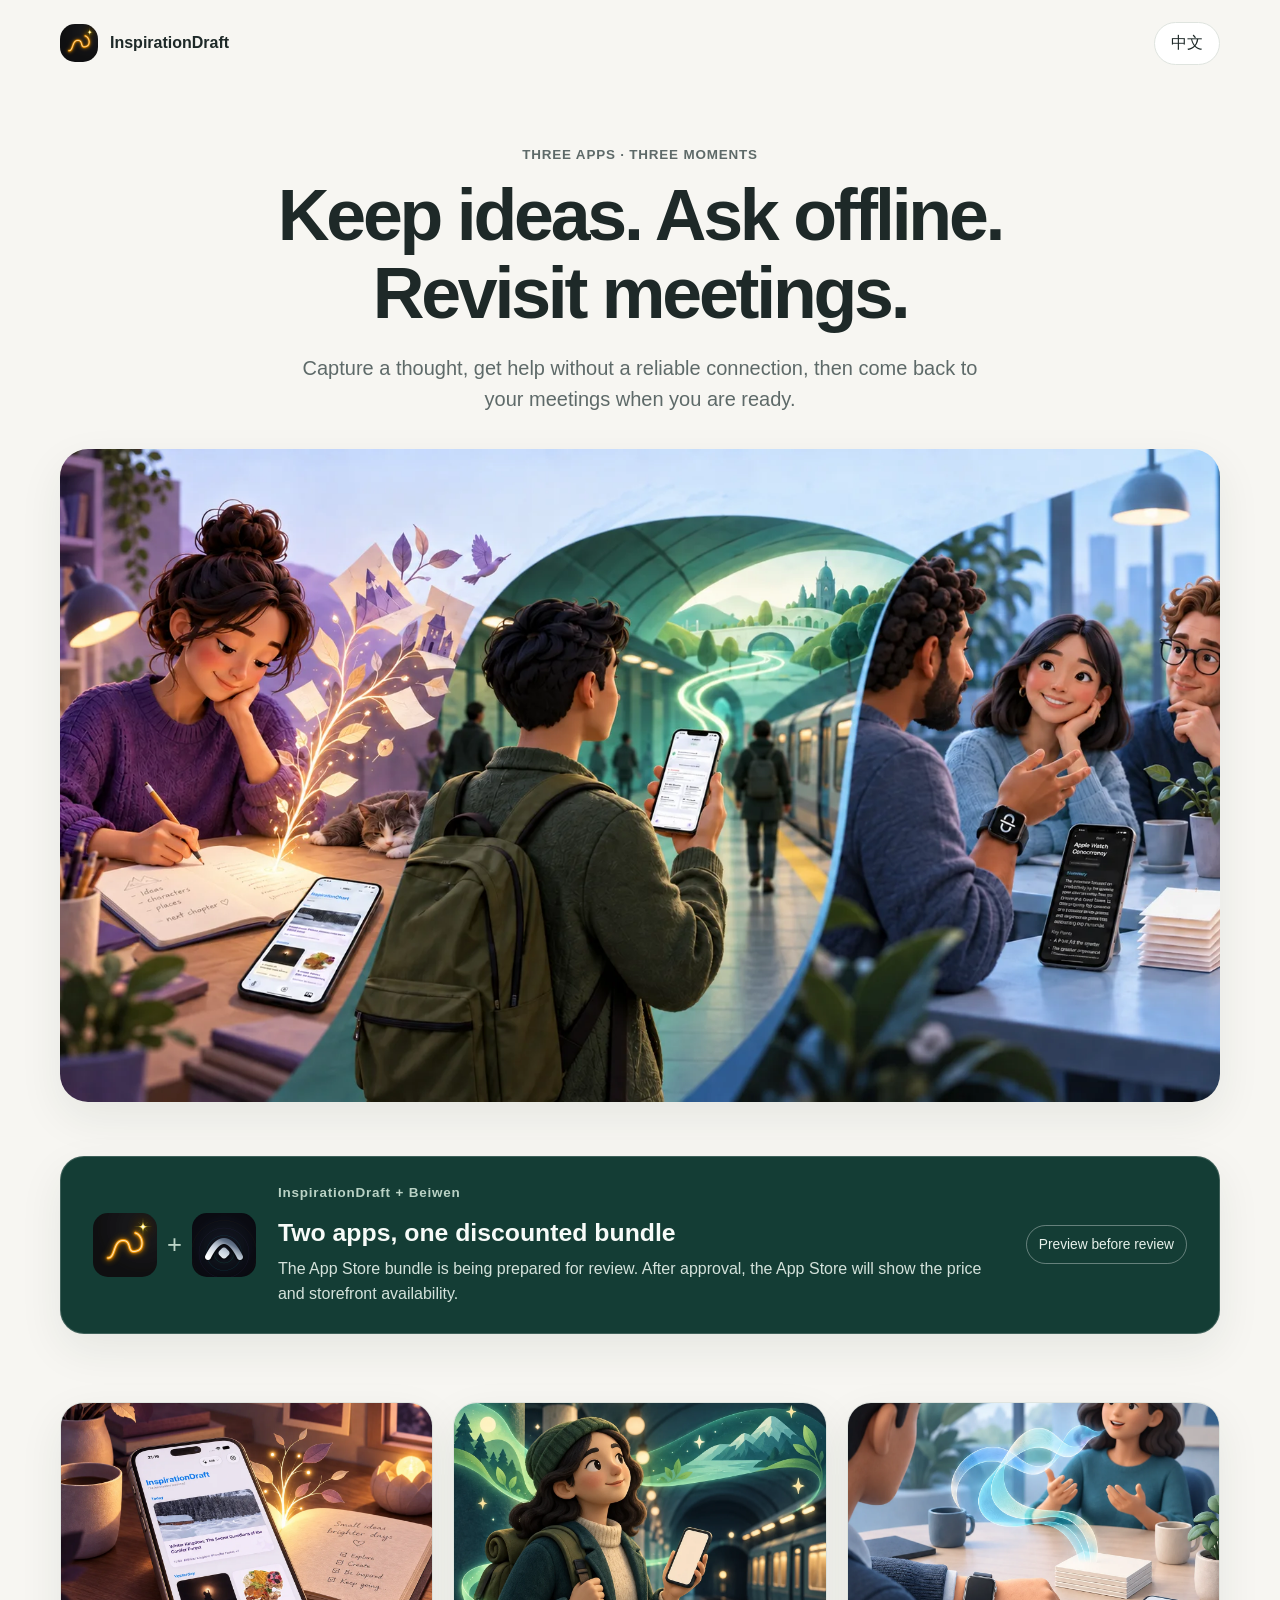
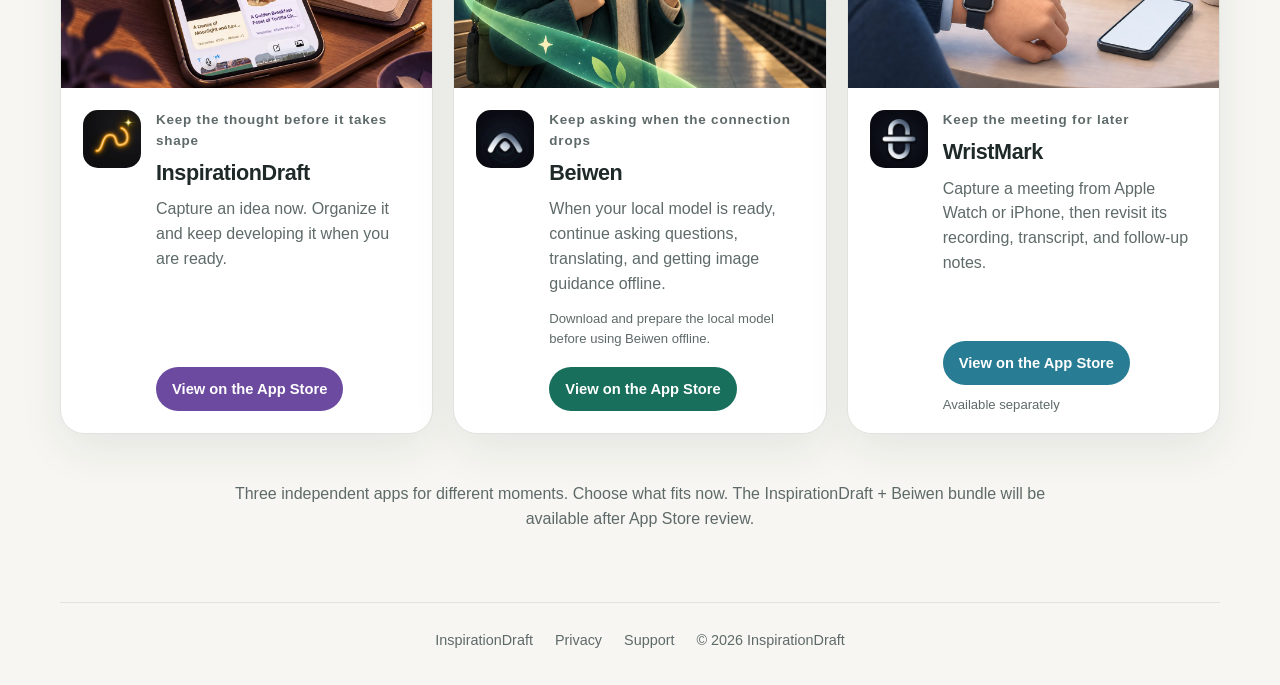
==== campaign/three-apps/index.html @ 51ae3787 "Publish three-app campaign page" ====
<!doctype html>
<html lang="zh-Hans">
<head>
  <meta charset="utf-8">
  <meta name="viewport" content="width=device-width, initial-scale=1">
  <meta name="color-scheme" content="light dark">
  <meta name="description" content="灵感树洞、备问与时扣：记录还没成形的想法、在模型准备好后离线提问，并把会议留待回顾。">
  <link rel="canonical" href="https://inspiration-draft.github.io/campaign/three-apps/">
  <meta property="og:type" content="website">
  <meta property="og:url" content="https://inspiration-draft.github.io/campaign/three-apps/">
  <meta property="og:site_name" content="InspirationDraft · Beiwen · WristMark">
  <meta property="og:title" content="把灵感留下，把问题问明白，把会议记完整。">
  <meta property="og:description" content="三款各自独立的 App，帮助你记录想法、应对离线时刻，并整理会议内容。">
  <meta property="og:image" content="https://inspiration-draft.github.io/campaign/three-apps/assets/joint-hero-v4.webp">
  <meta property="og:locale" content="zh_CN">
  <meta name="twitter:card" content="summary_large_image">
  <title>灵感、问题与会议 — InspirationDraft · Beiwen · WristMark</title>
  <link rel="icon" href="../../icons/app_icon.png" type="image/png">
  <link rel="stylesheet" href="style.css">
  <script src="page.js" defer></script>
</head>
<body>
  <header class="site-header">
    <a class="brand" href="../../" data-aria-label="homeLabel" aria-label="灵感树洞首页">
      <img src="../../icons/app_icon.png" width="38" height="38" alt="">
      <span>InspirationDraft <span class="brand-cn" data-copy="brand-cn">灵感树洞</span></span>
    </a>
    <button class="language-toggle" id="language-toggle" type="button" aria-label="切换到英文">English</button>
  </header>

  <main>
    <section class="hero" aria-labelledby="hero-title">
      <p class="eyebrow" data-copy="eyebrow">三款 App，各自在关键时刻派上用场</p>
      <h1 id="hero-title" data-copy="headline">把灵感留下，把问题问明白，把会议记完整。</h1>
      <p class="hero-copy" data-copy="intro">从灵感记录，到离线问答，再到会议回顾。根据当下需要，选择合适的工具。</p>
      <img class="hero-art" src="assets/joint-hero-v4.webp" alt="三款 App 在日常中的使用场景：记录灵感、旅途中使用备问、回顾会议。" data-alt="heroAlt" fetchpriority="high">
    </section>

    <section class="bundle-panel" aria-labelledby="bundle-title">
      <div class="bundle-apps" aria-hidden="true">
        <img src="assets/inspiration-icon.webp" width="64" height="64" alt="">
        <span class="plus">+</span>
        <img src="assets/beiwen-icon.webp" width="64" height="64" alt="">
      </div>
      <div class="bundle-copy">
        <p class="eyebrow" data-copy="bundle-eyebrow">灵感树洞 + 备问</p>
        <h2 id="bundle-title" data-copy="bundle-title">两款 App，组合优惠</h2>
        <p data-copy="bundle-note">App Store 套装正在准备审核。获批后，实际售价与可售地区以商店页面显示为准。</p>
      </div>
      <span class="bundle-status" data-copy="bundle-status">审核前预览</span>
    </section>

    <section class="apps" data-aria-label="appsLabel" aria-label="三款 App">
      <article class="app-card inspiration-card">
        <img class="scene" src="assets/inspiration-scene-v3.webp" alt="手机上显示灵感树洞的灵感卡片，旁边的笔记本上长出微光枝叶。" data-alt="inspirationAlt" loading="lazy">
        <div class="app-detail">
          <img class="app-icon" src="assets/inspiration-icon.webp" width="64" height="64" alt="">
          <div class="app-copy">
            <p class="eyebrow" data-copy="inspiration-kicker">把未完成的想法先留下</p>
            <h2><span class="app-name-primary" data-copy="inspiration-primary">灵感树洞</span><span class="app-name-secondary" data-copy="inspiration-secondary">InspirationDraft</span></h2>
            <p data-copy="inspiration-description">随手留下灵感，准备好时再整理、继续发展。</p>
          </div>
        </div>
        <a class="app-link" href="https://apps.apple.com/app/id6772732983" target="_blank" rel="noopener noreferrer" data-copy="app-store-link">在 App Store 查看</a>
      </article>

      <article class="app-card beiwen-card">
        <img class="scene" src="assets/beiwen-scene.webp" alt="旅途中，用户在车站查看手机。" data-alt="beiwenAlt" loading="lazy">
        <div class="app-detail">
          <img class="app-icon" src="assets/beiwen-icon.webp" width="64" height="64" alt="">
          <div class="app-copy">
            <p class="eyebrow" data-copy="beiwen-kicker">网络不可靠时，也能继续问</p>
            <h2><span class="app-name-primary" data-copy="beiwen-primary">备问</span><span class="app-name-secondary" data-copy="beiwen-secondary">Beiwen</span></h2>
            <p data-copy="beiwen-description">本地模型准备好后，可在离线时继续问答、翻译和查看图片参考。</p>
          </div>
        </div>
        <p class="model-note" data-copy="model-note">离线使用需要先下载并准备好本地模型。</p>
        <a class="app-link" href="https://apps.apple.com/app/id6776050238" target="_blank" rel="noopener noreferrer" data-copy="app-store-link">在 App Store 查看</a>
      </article>

      <article class="app-card wristmark-card">
        <img class="scene" src="assets/wristmark-scene.webp" alt="方形手表、手机与谈话场景，表达记录会议后再回顾。" data-alt="wristmarkAlt" loading="lazy">
        <div class="app-detail">
          <img class="app-icon" src="assets/wristmark-icon.webp" width="64" height="64" alt="">
          <div class="app-copy">
            <p class="eyebrow" data-copy="wristmark-kicker">把会议留待之后回顾</p>
            <h2><span class="app-name-primary" data-copy="wristmark-primary">时扣</span><span class="app-name-secondary" data-copy="wristmark-secondary">WristMark</span></h2>
            <p data-copy="wristmark-description">从 Apple Watch 或 iPhone 记录会议，之后回听、查看转录和整理会后内容。</p>
          </div>
        </div>
        <a class="app-link" href="https://apps.apple.com/app/id6762519498" target="_blank" rel="noopener noreferrer" data-copy="app-store-link">在 App Store 查看</a>
        <span class="separate-label" data-copy="separate-label">时扣单独提供</span>
      </article>
    </section>

    <p class="closing-note" data-copy="closing">三款独立 App，各自解决不同场景。选择适合此刻的一款；灵感树洞与备问的组合优惠将在套装审核通过后提供。</p>
  </main>

  <footer>
    <a href="../../">InspirationDraft</a>
    <a href="../../legal/privacy.html" data-copy="privacy">隐私政策</a>
    <a href="../../support.html" data-copy="support">支持</a>
    <span>© 2026 InspirationDraft</span>
  </footer>
</body>
</html>
---- campaign/three-apps/style.css ----
:root {
  color-scheme: light dark;
  --page: #f7f6f2;
  --surface: #fff;
  --ink: #1e2928;
  --muted: #5e6a69;
  --line: #dfe4df;
  --forest: #143d35;
  --forest-ink: #f7fbf8;
  --violet: #6c4aa0;
  --teal: #18705c;
  --blue: #287c94;
  --shadow: 0 16px 44px rgba(31, 48, 43, .08);
}

* { box-sizing: border-box; }
html { scroll-behavior: smooth; }
body {
  margin: 0;
  background: var(--page);
  color: var(--ink);
  font-family: -apple-system, BlinkMacSystemFont, "Segoe UI", "PingFang SC", "Noto Sans CJK SC", sans-serif;
  line-height: 1.55;
  -webkit-font-smoothing: antialiased;
}
a { color: inherit; }
.site-header, main, footer { width: min(1160px, calc(100% - 48px)); margin-inline: auto; }
.site-header {
  display: flex;
  align-items: center;
  justify-content: space-between;
  padding: 22px 0;
}
.brand { display: inline-flex; align-items: center; gap: 12px; text-decoration: none; font-weight: 700; }
.brand img, .app-icon, .bundle-apps img { border-radius: 15px; }
.brand-cn { margin-left: 4px; font-weight: 500; color: var(--muted); }
.language-toggle {
  min-height: 42px;
  padding: 8px 16px;
  border: 1px solid var(--line);
  border-radius: 999px;
  background: var(--surface);
  color: var(--ink);
  font: inherit;
  cursor: pointer;
}
.language-toggle:hover, .app-link:hover { transform: translateY(-1px); }
.hero { padding: 58px 0 0; text-align: center; }
.eyebrow { margin: 0 0 10px; color: var(--muted); font-size: .84rem; font-weight: 700; letter-spacing: .06em; }
.hero h1 { max-width: 930px; margin: 0 auto; font-size: clamp(2.4rem, 5.6vw, 4.6rem); line-height: 1.1; letter-spacing: -.045em; }
.hero-copy { max-width: 690px; margin: 20px auto 34px; color: var(--muted); font-size: clamp(1.05rem, 2vw, 1.25rem); }
.hero-art { display: block; width: 100%; aspect-ratio: 16 / 9; object-fit: cover; border-radius: 28px; box-shadow: var(--shadow); }
.bundle-panel {
  display: grid;
  grid-template-columns: auto 1fr auto;
  align-items: center;
  gap: 22px;
  margin: 54px 0 68px;
  padding: 26px 32px;
  border: 1px solid rgba(255,255,255,.18);
  border-radius: 24px;
  background: var(--forest);
  color: var(--forest-ink);
  box-shadow: var(--shadow);
}
.bundle-apps { display: flex; align-items: center; gap: 10px; }
.bundle-apps img { display: block; }
.plus { color: #bcd4c7; font-size: 1.6rem; font-weight: 300; }
.bundle-copy .eyebrow { color: #bad2c5; }
.bundle-copy h2 { margin: 0 0 5px; font-size: 1.55rem; }
.bundle-copy p:last-child { max-width: 720px; margin: 0; color: #d4e2db; }
.bundle-status { padding: 8px 12px; border: 1px solid rgba(255,255,255,.35); border-radius: 999px; color: #e7f1eb; font-size: .86rem; white-space: nowrap; }
.apps { display: grid; grid-template-columns: repeat(3, minmax(0, 1fr)); gap: 20px; align-items: stretch; }
.app-card { display: flex; flex-direction: column; min-width: 0; overflow: hidden; border: 1px solid var(--line); border-radius: 24px; background: var(--surface); box-shadow: var(--shadow); }
.scene { display: block; width: 100%; aspect-ratio: 1.3 / 1; object-fit: cover; background: #e9ece7; }
.app-detail { display: flex; align-items: flex-start; gap: 15px; padding: 22px 22px 10px; }
.app-icon { flex: 0 0 58px; width: 58px; height: 58px; }
.app-copy { min-width: 0; }
.app-copy .eyebrow { margin-bottom: 4px; }
.app-copy h2 { margin: 0; font-size: 1.35rem; letter-spacing: -.02em; }
.app-copy h2 .app-name-secondary { display: block; color: var(--muted); font-size: .82rem; font-weight: 500; letter-spacing: 0; }
.app-copy h2 .app-name-secondary:empty { display: none; }
.app-copy p:last-child { margin: 8px 0 0; color: var(--muted); }
.app-link {
  display: inline-flex;
  align-self: flex-start;
  align-items: center;
  justify-content: center;
  min-height: 44px;
  margin: auto 22px 22px 95px;
  padding: 9px 16px;
  border-radius: 999px;
  background: var(--ink);
  color: #fff;
  font-size: .92rem;
  font-weight: 700;
  text-decoration: none;
  transition: transform .16s ease;
}
.inspiration-card .app-link { background: var(--violet); }
.beiwen-card .app-link { background: var(--teal); }
.wristmark-card .app-link { background: var(--blue); }
.model-note { margin: 2px 22px 18px 95px; color: var(--muted); font-size: .82rem; }
.wristmark-card .app-link { margin-bottom: 10px; }
.separate-label { margin: 0 22px 18px 95px; color: var(--muted); font-size: .82rem; }
.closing-note { max-width: 820px; margin: 48px auto 70px; color: var(--muted); text-align: center; font-size: 1rem; }
footer { display: flex; flex-wrap: wrap; align-items: center; justify-content: center; gap: 22px; padding: 26px 0 34px; border-top: 1px solid var(--line); color: var(--muted); font-size: .9rem; }
footer a { text-decoration: none; }
footer a:hover { text-decoration: underline; }

@media (max-width: 850px) {
  .site-header, main, footer { width: min(100% - 32px, 680px); }
  .hero { padding-top: 34px; }
  .hero-art { border-radius: 20px; }
  .bundle-panel { grid-template-columns: auto 1fr; gap: 16px; margin: 38px 0 48px; padding: 22px; }
  .bundle-status { grid-column: 2; justify-self: start; }
  .apps { grid-template-columns: 1fr; gap: 18px; }
  .scene { aspect-ratio: 1.65 / 1; }
  .app-card { display: grid; grid-template-columns: minmax(0, .95fr) minmax(0, 1.05fr); }
  .scene { grid-row: span 3; height: 100%; aspect-ratio: auto; }
  .app-detail { padding: 22px 18px 8px; gap: 12px; }
  .app-icon { flex-basis: 48px; width: 48px; height: 48px; border-radius: 12px; }
  .app-link { margin: 8px 18px 18px 78px; }
  .model-note, .separate-label { margin-left: 78px; }
  .beiwen-card .app-link { margin-bottom: 8px; }
}
@media (max-width: 520px) {
  .site-header, main, footer { width: min(100% - 24px, 460px); }
  .site-header { padding: 16px 0; }
  .brand { gap: 8px; font-size: .92rem; }
  .brand img { width: 34px; height: 34px; }
  .brand-cn { display: none; }
  .hero { padding-top: 30px; }
  .hero h1 { font-size: clamp(2.25rem, 10vw, 3.2rem); }
  .hero-copy { margin: 16px auto 24px; }
  .bundle-panel { grid-template-columns: 1fr; justify-items: start; gap: 14px; padding: 20px; border-radius: 20px; }
  .bundle-status { grid-column: auto; }
  .bundle-apps img { width: 52px; height: 52px; border-radius: 12px; }
  .app-card { display: flex; }
  .scene { aspect-ratio: 1.35 / 1; height: auto; }
  .app-detail { padding: 18px 18px 8px; }
  .app-link { margin: 8px 18px 18px 91px; }
  .model-note, .separate-label { margin-left: 91px; }
  .closing-note { margin: 34px auto 48px; }
  footer { gap: 16px; font-size: .82rem; }
}

@media (prefers-reduced-motion: reduce) {
  html { scroll-behavior: auto; }
  *, *::before, *::after { transition-duration: .01ms !important; animation-duration: .01ms !important; }
}

@media (prefers-color-scheme: dark) {
  :root { --page: #121a18; --surface: #1b2522; --ink: #edf3ee; --muted: #bac8c0; --line: #35443e; --forest: #143d35; --shadow: 0 16px 44px rgba(0,0,0,.18); }
  .app-link { color: #101b19; }
  .inspiration-card .app-link { color: #fff; }
  .beiwen-card .app-link, .wristmark-card .app-link { color: #fff; }
  .scene { background: #263330; }
}
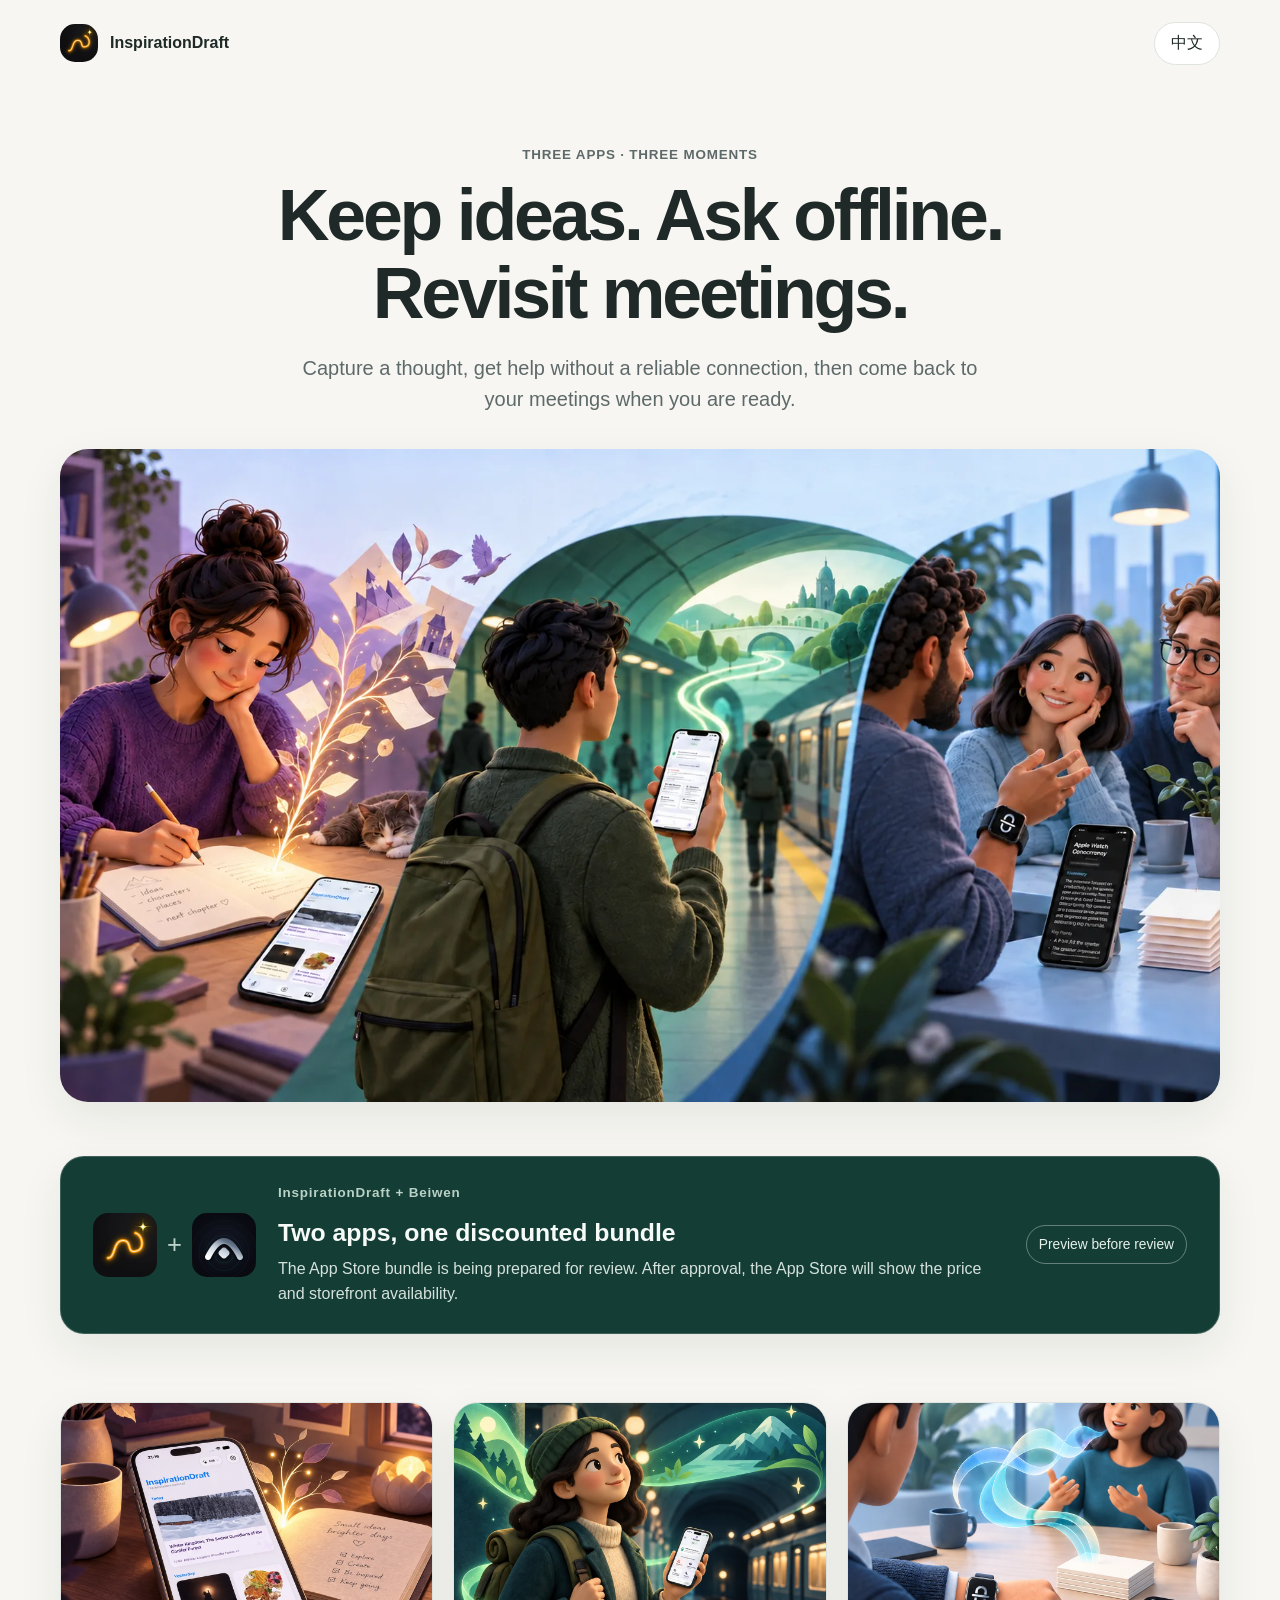
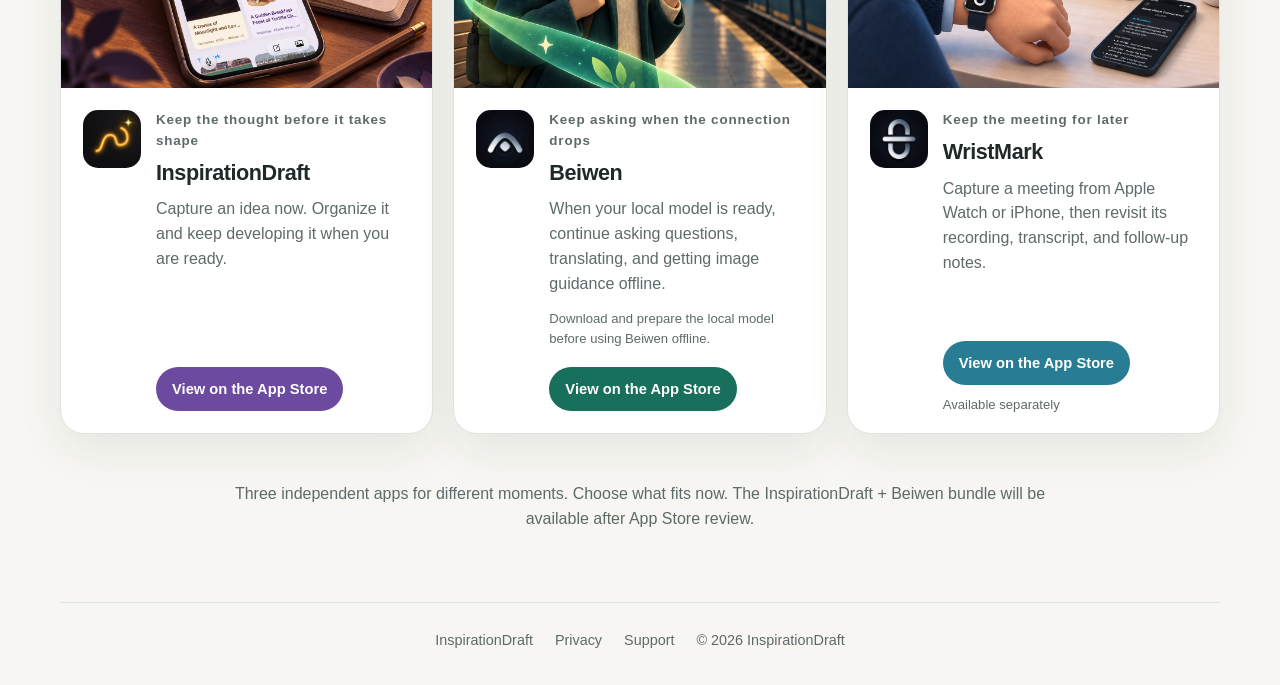
==== commit 16a3b205: "Refresh Beiwen and WristMark campaign scenes" ====
--- a/campaign/three-apps/index.html
+++ b/campaign/three-apps/index.html
@@ -65,7 +65,7 @@
       </article>
 
       <article class="app-card beiwen-card">
-        <img class="scene" src="assets/beiwen-scene.webp" alt="旅途中，用户在车站查看手机。" data-alt="beiwenAlt" loading="lazy">
+        <img class="scene" src="assets/beiwen-scene-v2.webp" alt="旅途中，用户在车站查看显示备问界面的手机。" data-alt="beiwenAlt" loading="lazy">
         <div class="app-detail">
           <img class="app-icon" src="assets/beiwen-icon.webp" width="64" height="64" alt="">
           <div class="app-copy">
@@ -79,7 +79,7 @@
       </article>
 
       <article class="app-card wristmark-card">
-        <img class="scene" src="assets/wristmark-scene.webp" alt="方形手表、手机与谈话场景，表达记录会议后再回顾。" data-alt="wristmarkAlt" loading="lazy">
+        <img class="scene" src="assets/wristmark-scene-v2.webp" alt="谈话桌边的手表显示清晰的时扣标志，手机展示会议回顾。" data-alt="wristmarkAlt" loading="lazy">
         <div class="app-detail">
           <img class="app-icon" src="assets/wristmark-icon.webp" width="64" height="64" alt="">
           <div class="app-copy">
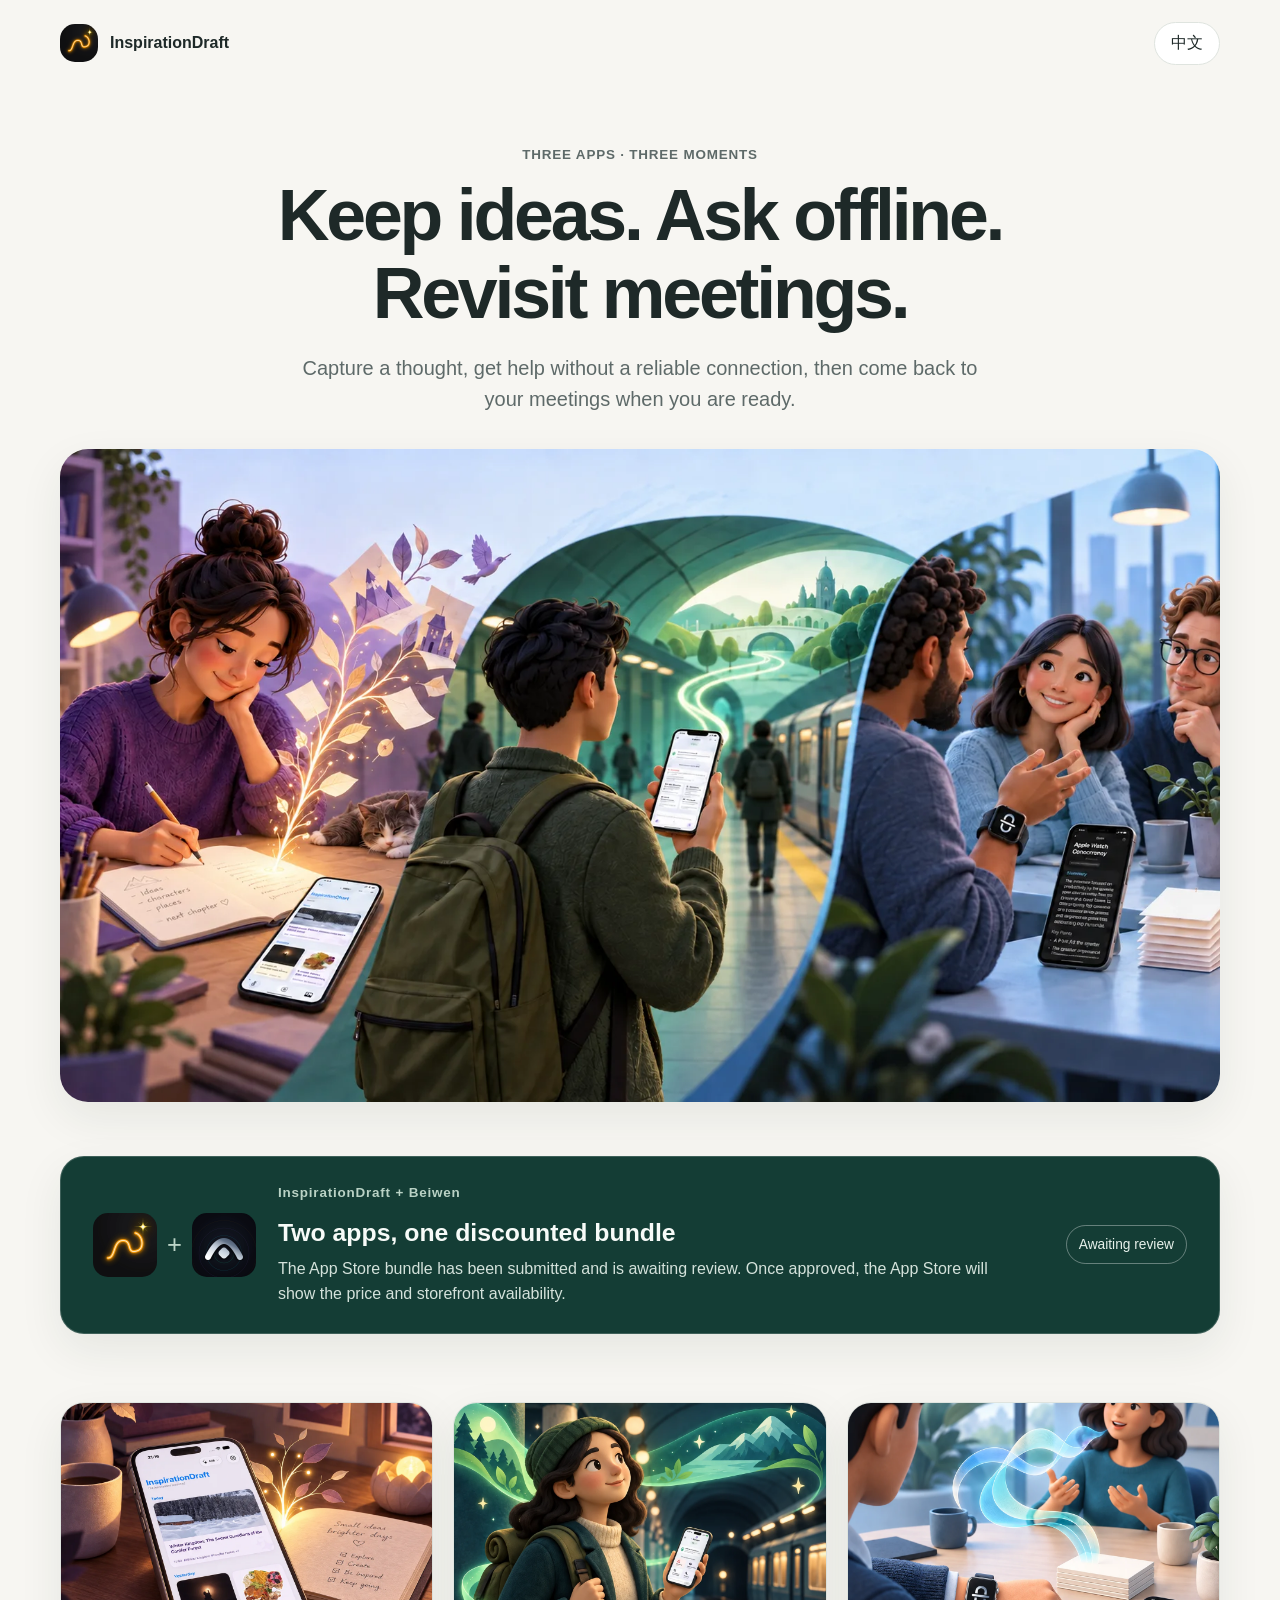
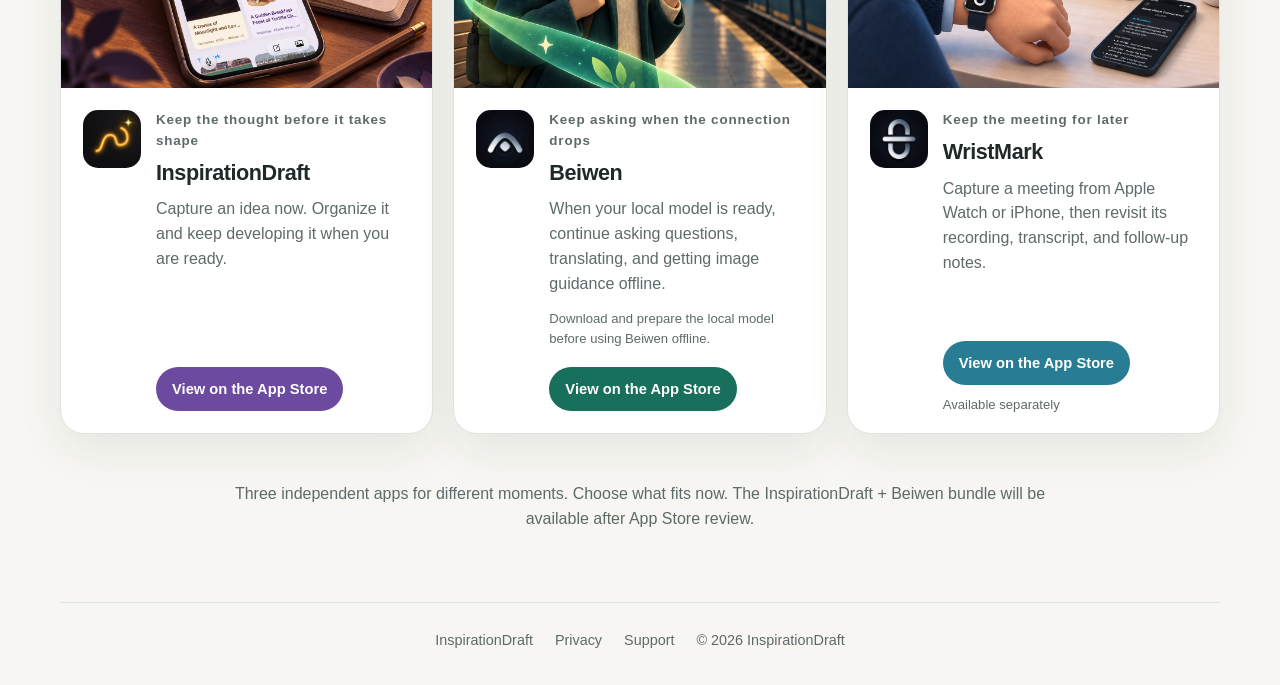
==== commit cab18e23: "Update bundle review status on campaign page" ====
--- a/campaign/three-apps/index.html
+++ b/campaign/three-apps/index.html
@@ -45,9 +45,9 @@
       <div class="bundle-copy">
         <p class="eyebrow" data-copy="bundle-eyebrow">灵感树洞 + 备问</p>
         <h2 id="bundle-title" data-copy="bundle-title">两款 App，组合优惠</h2>
-        <p data-copy="bundle-note">App Store 套装正在准备审核。获批后，实际售价与可售地区以商店页面显示为准。</p>
+        <p data-copy="bundle-note">App Store 套装已提交，正在等待审核。获批后，实际售价与可售地区以商店页面显示为准。</p>
       </div>
-      <span class="bundle-status" data-copy="bundle-status">审核前预览</span>
+      <span class="bundle-status" data-copy="bundle-status">等待审核</span>
     </section>
 
     <section class="apps" data-aria-label="appsLabel" aria-label="三款 App">
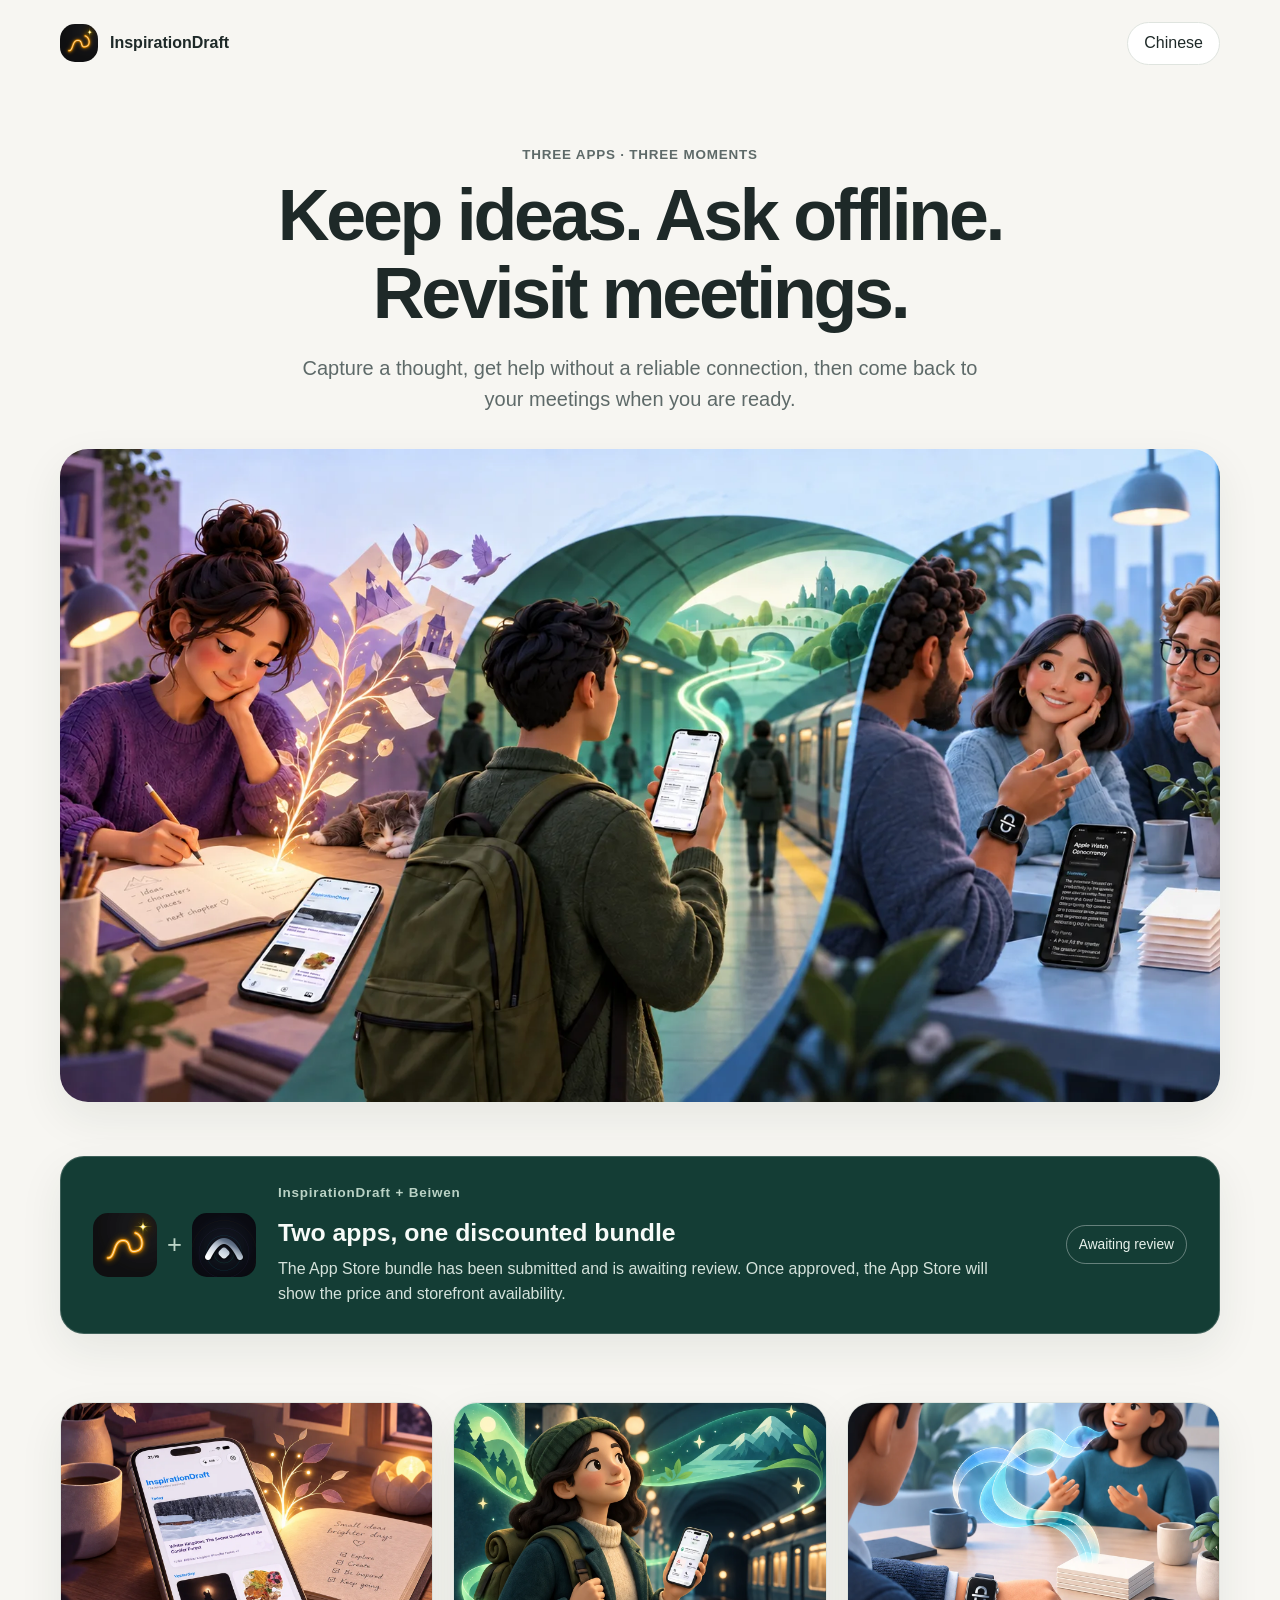
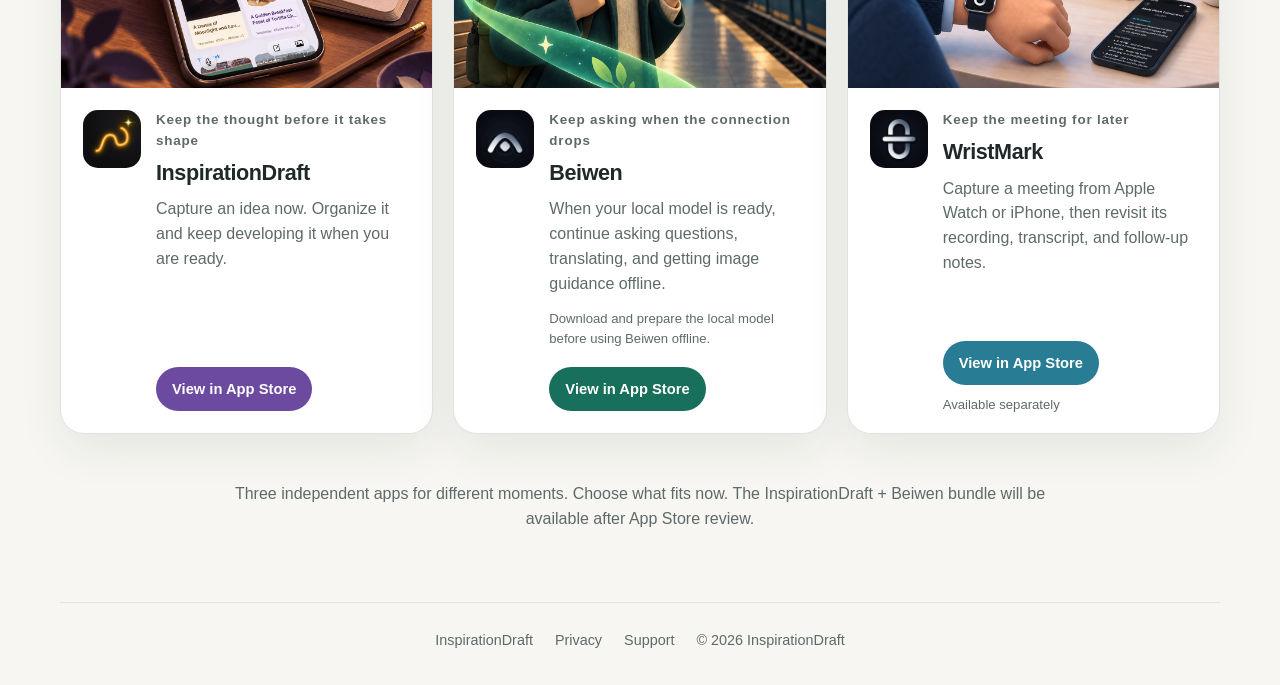
==== commit 62328848: "Improve SEO and add cross-app directory Add per-page metadata, sitemap, robots policy, and structure" ====
--- a/campaign/three-apps/index.html
+++ b/campaign/three-apps/index.html
@@ -12,8 +12,13 @@
   <meta property="og:title" content="把灵感留下，把问题问明白，把会议记完整。">
   <meta property="og:description" content="三款各自独立的 App，帮助你记录想法、应对离线时刻，并整理会议内容。">
   <meta property="og:image" content="https://inspiration-draft.github.io/campaign/three-apps/assets/joint-hero-v4.webp">
+  <meta property="og:image:alt" content="三款 App：记录灵感、离线提问与回顾会议。">
   <meta property="og:locale" content="zh_CN">
   <meta name="twitter:card" content="summary_large_image">
+  <meta name="twitter:title" content="把灵感留下，把问题问明白，把会议记完整。">
+  <meta name="twitter:description" content="三款各自独立的 App，帮助你记录想法、应对离线时刻，并整理会议内容。">
+  <meta name="twitter:image" content="https://inspiration-draft.github.io/campaign/three-apps/assets/joint-hero-v4.webp">
+  <meta name="twitter:image:alt" content="三款 App：记录灵感、离线提问与回顾会议。">
   <title>灵感、问题与会议 — InspirationDraft · Beiwen · WristMark</title>
   <link rel="icon" href="../../icons/app_icon.png" type="image/png">
   <link rel="stylesheet" href="style.css">
--- a/campaign/three-apps/style.css
+++ b/campaign/three-apps/style.css
@@ -124,6 +124,9 @@
   .model-note, .separate-label { margin-left: 78px; }
   .beiwen-card .app-link { margin-bottom: 8px; }
 }
+@media (min-width: 851px) and (max-width: 1024px) {
+  .apps { grid-template-columns: repeat(2, minmax(0, 1fr)); }
+}
 @media (max-width: 520px) {
   .site-header, main, footer { width: min(100% - 24px, 460px); }
   .site-header { padding: 16px 0; }
@@ -139,8 +142,8 @@
   .app-card { display: flex; }
   .scene { aspect-ratio: 1.35 / 1; height: auto; }
   .app-detail { padding: 18px 18px 8px; }
-  .app-link { margin: 8px 18px 18px 91px; }
-  .model-note, .separate-label { margin-left: 91px; }
+  .app-link { align-self: stretch; margin: 8px 18px 18px; }
+  .model-note, .separate-label { margin-left: 18px; margin-right: 18px; }
   .closing-note { margin: 34px auto 48px; }
   footer { gap: 16px; font-size: .82rem; }
 }
